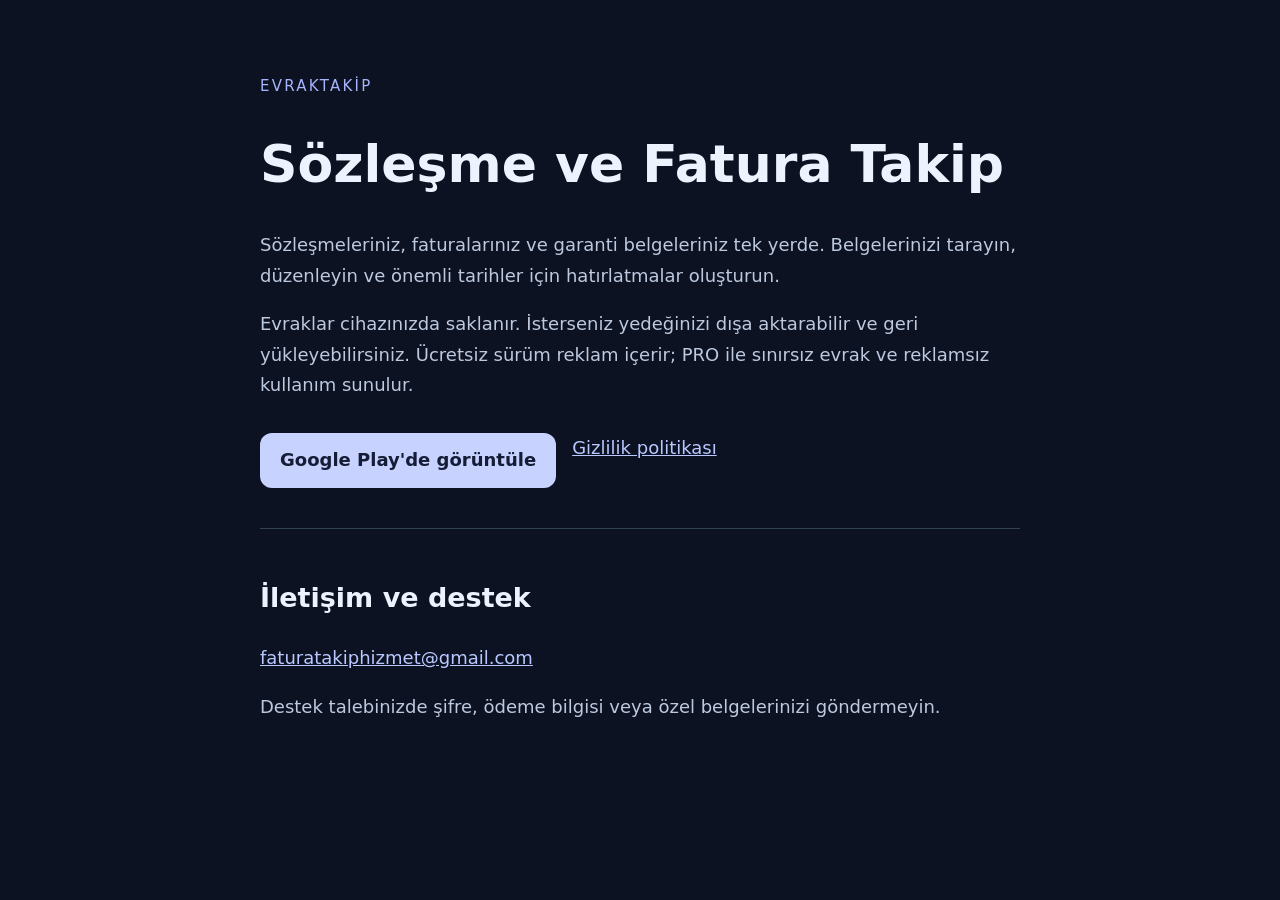
==== index.html @ 6ea0b594 "Create index.html" ====
<!doctype html>
<html lang="tr"><head><meta charset="utf-8"><meta name="viewport" content="width=device-width, initial-scale=1"><title>Sözleşme ve Fatura Takip</title><meta name="description" content="EvrakTakip ile sözleşme, fatura ve garanti belgelerinizi düzenleyin."><style>body{margin:0;background:#0c1222;color:#edf2ff;font:18px/1.7 system-ui,sans-serif}main{max-width:760px;margin:auto;padding:70px 24px}small{color:#a5b4fc;letter-spacing:.15em}h1{font-size:clamp(32px,7vw,52px);line-height:1.15}p{color:#bdc9df}.links{display:flex;flex-wrap:wrap;gap:16px;margin:32px 0}a{color:#b9c8ff}a.button{background:#c7d2fe;color:#151c35;padding:12px 20px;border-radius:12px;text-decoration:none;font-weight:700}section{border-top:1px solid #334155;margin-top:40px;padding-top:24px}a:focus-visible{outline:3px solid #facc15;outline-offset:5px}</style></head><body><main><small>EVRAKTAKİP</small><h1>Sözleşme ve Fatura Takip</h1><p>Sözleşmeleriniz, faturalarınız ve garanti belgeleriniz tek yerde. Belgelerinizi tarayın, düzenleyin ve önemli tarihler için hatırlatmalar oluşturun.</p><p>Evraklar cihazınızda saklanır. İsterseniz yedeğinizi dışa aktarabilir ve geri yükleyebilirsiniz. Ücretsiz sürüm reklam içerir; PRO ile sınırsız evrak ve reklamsız kullanım sunulur.</p><div class="links"><a class="button" href="https://play.google.com/store/apps/details?id=com.sozlesmetakip.app">Google Play'de görüntüle</a><a href="https://sites.google.com/view/fatura-takip/ana-sayfa">Gizlilik politikası</a></div><section><h2>İletişim ve destek</h2><a href="mailto:faturatakiphizmet@gmail.com">faturatakiphizmet@gmail.com</a><p>Destek talebinizde şifre, ödeme bilgisi veya özel belgelerinizi göndermeyin.</p></section></main></body></html>
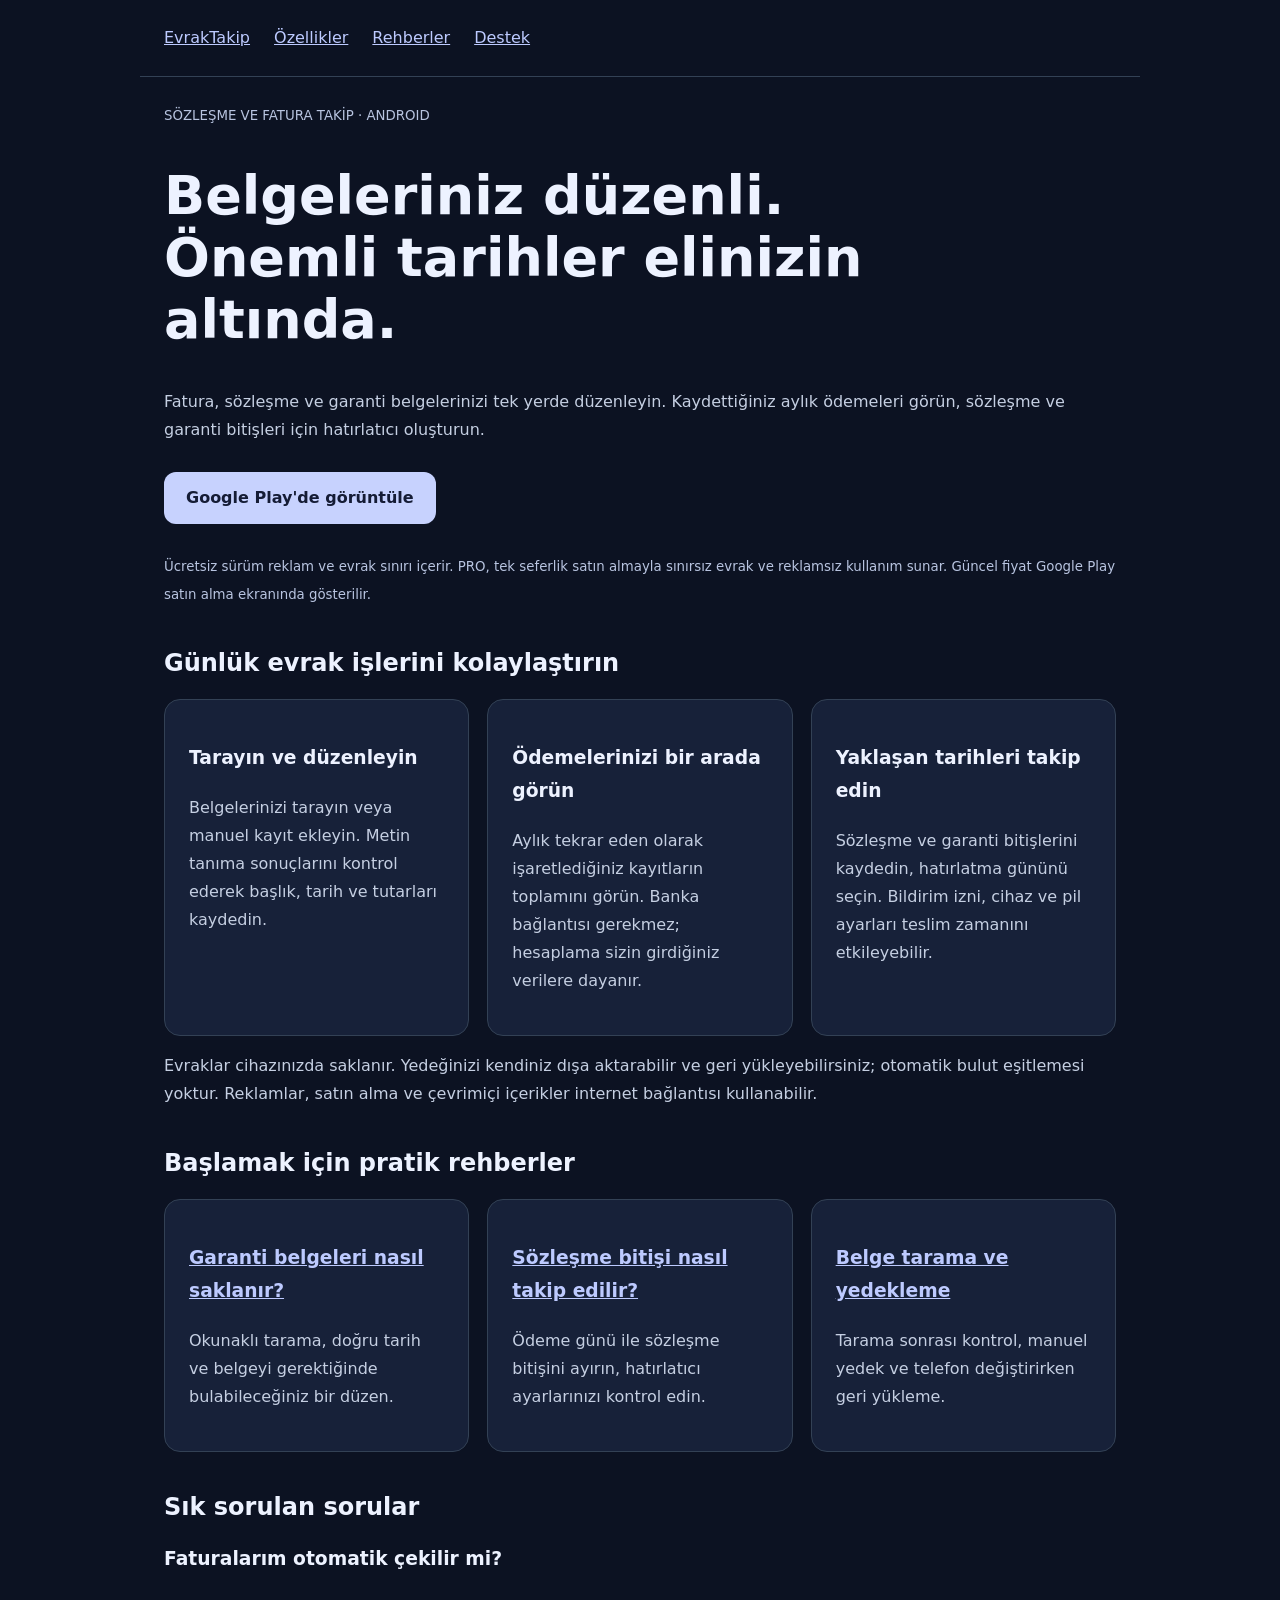
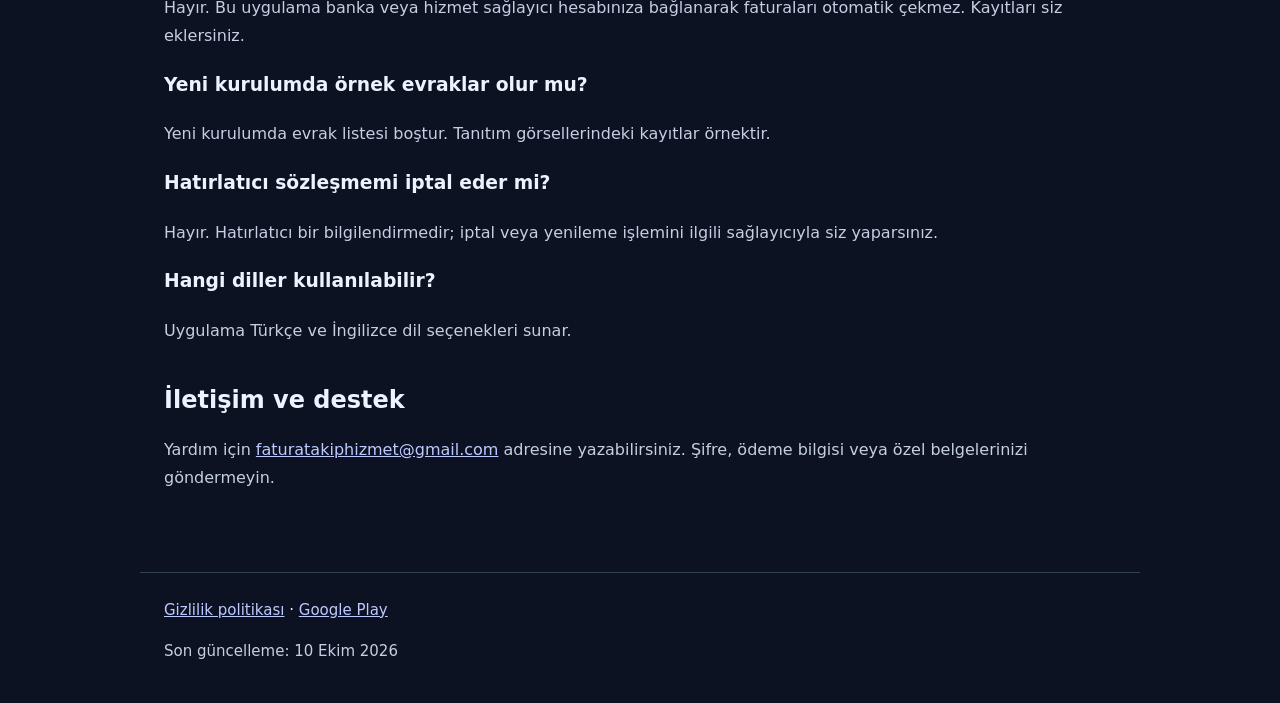
==== commit 73a88f42: "Publish app guides and improve search metadata" ====
--- a/index.html
+++ b/index.html
@@ -1,2 +1,20 @@
 <!doctype html>
-<html lang="tr"><head><meta charset="utf-8"><meta name="viewport" content="width=device-width, initial-scale=1"><title>Sözleşme ve Fatura Takip</title><meta name="description" content="EvrakTakip ile sözleşme, fatura ve garanti belgelerinizi düzenleyin."><style>body{margin:0;background:#0c1222;color:#edf2ff;font:18px/1.7 system-ui,sans-serif}main{max-width:760px;margin:auto;padding:70px 24px}small{color:#a5b4fc;letter-spacing:.15em}h1{font-size:clamp(32px,7vw,52px);line-height:1.15}p{color:#bdc9df}.links{display:flex;flex-wrap:wrap;gap:16px;margin:32px 0}a{color:#b9c8ff}a.button{background:#c7d2fe;color:#151c35;padding:12px 20px;border-radius:12px;text-decoration:none;font-weight:700}section{border-top:1px solid #334155;margin-top:40px;padding-top:24px}a:focus-visible{outline:3px solid #facc15;outline-offset:5px}</style></head><body><main><small>EVRAKTAKİP</small><h1>Sözleşme ve Fatura Takip</h1><p>Sözleşmeleriniz, faturalarınız ve garanti belgeleriniz tek yerde. Belgelerinizi tarayın, düzenleyin ve önemli tarihler için hatırlatmalar oluşturun.</p><p>Evraklar cihazınızda saklanır. İsterseniz yedeğinizi dışa aktarabilir ve geri yükleyebilirsiniz. Ücretsiz sürüm reklam içerir; PRO ile sınırsız evrak ve reklamsız kullanım sunulur.</p><div class="links"><a class="button" href="https://play.google.com/store/apps/details?id=com.sozlesmetakip.app">Google Play'de görüntüle</a><a href="https://sites.google.com/view/fatura-takip/ana-sayfa">Gizlilik politikası</a></div><section><h2>İletişim ve destek</h2><a href="mailto:faturatakiphizmet@gmail.com">faturatakiphizmet@gmail.com</a><p>Destek talebinizde şifre, ödeme bilgisi veya özel belgelerinizi göndermeyin.</p></section></main></body></html>
+<html lang="tr"><head>
+<meta charset="utf-8"><meta name="viewport" content="width=device-width,initial-scale=1">
+<title>Sözleşme ve Fatura Takip | Belge, Garanti ve Hatırlatıcı</title>
+<meta name="description" content="Fatura, sözleşme ve garanti belgelerinizi düzenleyin. Belgeleri tarayın, kaydettiğiniz aylık giderleri görün ve önemli tarihler için hatırlatıcı oluşturun.">
+<link rel="canonical" href="https://falcata-ai.github.io/"><link rel="stylesheet" href="site.css">
+<meta property="og:type" content="website"><meta property="og:locale" content="tr_TR">
+<meta property="og:title" content="Sözleşme ve Fatura Takip"><meta property="og:description" content="Belgelerinizi düzenleyin, kaydettiğiniz giderleri görün ve önemli tarihleri takip edin.">
+<meta property="og:url" content="https://falcata-ai.github.io/"><meta property="og:image" content="https://falcata-ai.github.io/tara.png"><meta name="twitter:card" content="summary_large_image">
+<script type="application/ld+json">{"@context":"https://schema.org","@type":"SoftwareApplication","name":"Sözleşme ve Fatura Takip","alternateName":"EvrakTakip","operatingSystem":"Android","applicationCategory":"UtilitiesApplication","url":"https://falcata-ai.github.io/","downloadUrl":"https://play.google.com/store/apps/details?id=com.sozlesmetakip.app","description":"Fatura, sözleşme ve garanti belgelerini düzenleme, belge tarama ve tarih hatırlatma uygulaması.","inLanguage":["tr","en"]}</script>
+</head><body>
+<a class="skip" href="#icerik">İçeriğe geç</a>
+<nav aria-label="Ana gezinme"><a href="./">EvrakTakip</a><a href="#ozellikler">Özellikler</a><a href="#rehberler">Rehberler</a><a href="#destek">Destek</a></nav>
+<main id="icerik"><header><small>SÖZLEŞME VE FATURA TAKİP · ANDROID</small><h1>Belgeleriniz düzenli.<br>Önemli tarihler elinizin altında.</h1><p>Fatura, sözleşme ve garanti belgelerinizi tek yerde düzenleyin. Kaydettiğiniz aylık ödemeleri görün, sözleşme ve garanti bitişleri için hatırlatıcı oluşturun.</p><a class="button" href="https://play.google.com/store/apps/details?id=com.sozlesmetakip.app">Google Play'de görüntüle</a><p><small>Ücretsiz sürüm reklam ve evrak sınırı içerir. PRO, tek seferlik satın almayla sınırsız evrak ve reklamsız kullanım sunar. Güncel fiyat Google Play satın alma ekranında gösterilir.</small></p></header>
+<section id="ozellikler"><h2>Günlük evrak işlerini kolaylaştırın</h2><div class="cards"><div class="card"><h3>Tarayın ve düzenleyin</h3><p>Belgelerinizi tarayın veya manuel kayıt ekleyin. Metin tanıma sonuçlarını kontrol ederek başlık, tarih ve tutarları kaydedin.</p></div><div class="card"><h3>Ödemelerinizi bir arada görün</h3><p>Aylık tekrar eden olarak işaretlediğiniz kayıtların toplamını görün. Banka bağlantısı gerekmez; hesaplama sizin girdiğiniz verilere dayanır.</p></div><div class="card"><h3>Yaklaşan tarihleri takip edin</h3><p>Sözleşme ve garanti bitişlerini kaydedin, hatırlatma gününü seçin. Bildirim izni, cihaz ve pil ayarları teslim zamanını etkileyebilir.</p></div></div><p>Evraklar cihazınızda saklanır. Yedeğinizi kendiniz dışa aktarabilir ve geri yükleyebilirsiniz; otomatik bulut eşitlemesi yoktur. Reklamlar, satın alma ve çevrimiçi içerikler internet bağlantısı kullanabilir.</p></section>
+<section id="rehberler"><h2>Başlamak için pratik rehberler</h2><div class="cards"><article class="card"><h3><a href="garanti-belgesi-saklama.html">Garanti belgeleri nasıl saklanır?</a></h3><p>Okunaklı tarama, doğru tarih ve belgeyi gerektiğinde bulabileceğiniz bir düzen.</p></article><article class="card"><h3><a href="sozlesme-tarihi-hatirlatma.html">Sözleşme bitişi nasıl takip edilir?</a></h3><p>Ödeme günü ile sözleşme bitişini ayırın, hatırlatıcı ayarlarınızı kontrol edin.</p></article><article class="card"><h3><a href="belge-tarama-yedekleme.html">Belge tarama ve yedekleme</a></h3><p>Tarama sonrası kontrol, manuel yedek ve telefon değiştirirken geri yükleme.</p></article></div></section>
+<section><h2>Sık sorulan sorular</h2><h3>Faturalarım otomatik çekilir mi?</h3><p>Hayır. Bu uygulama banka veya hizmet sağlayıcı hesabınıza bağlanarak faturaları otomatik çekmez. Kayıtları siz eklersiniz.</p><h3>Yeni kurulumda örnek evraklar olur mu?</h3><p>Yeni kurulumda evrak listesi boştur. Tanıtım görsellerindeki kayıtlar örnektir.</p><h3>Hatırlatıcı sözleşmemi iptal eder mi?</h3><p>Hayır. Hatırlatıcı bir bilgilendirmedir; iptal veya yenileme işlemini ilgili sağlayıcıyla siz yaparsınız.</p><h3>Hangi diller kullanılabilir?</h3><p>Uygulama Türkçe ve İngilizce dil seçenekleri sunar.</p></section>
+<section id="destek"><h2>İletişim ve destek</h2><p>Yardım için <a href="mailto:faturatakiphizmet@gmail.com">faturatakiphizmet@gmail.com</a> adresine yazabilirsiniz. Şifre, ödeme bilgisi veya özel belgelerinizi göndermeyin.</p></section></main>
+<footer><a href="https://sites.google.com/view/fatura-takip/ana-sayfa">Gizlilik politikası</a> · <a href="https://play.google.com/store/apps/details?id=com.sozlesmetakip.app">Google Play</a><p>Son güncelleme: 10 Ekim 2026</p></footer>
+</body></html>
--- a/site.css
+++ b/site.css
@@ -0,0 +1 @@
+:root{color-scheme:dark;font-family:system-ui,sans-serif;background:#0c1222;color:#edf2ff;line-height:1.75}*{box-sizing:border-box}body{margin:0}main,nav,footer{max-width:1000px;margin:auto;padding:24px}nav{display:flex;gap:24px;flex-wrap:wrap;border-bottom:1px solid #334155}a{color:#bdcaff}a:focus-visible{outline:3px solid #facc15;outline-offset:5px}h1{font-size:clamp(32px,6vw,54px);line-height:1.15;max-width:850px}h2{line-height:1.3;margin-top:40px}p,li{color:#c5cfe2}small{color:#b8c4e0}.button{display:inline-block;background:#c7d2fe;color:#151c35;padding:12px 22px;border-radius:12px;text-decoration:none;font-weight:700;margin:12px 0}.cards{display:grid;grid-template-columns:repeat(auto-fit,minmax(230px,1fr));gap:18px}.card,aside{padding:24px;background:#172139;border:1px solid #334155;border-radius:16px}.card h2{margin-top:0;font-size:23px}article{max-width:760px}figure{margin:24px 0}img{display:block;width:100%;max-width:360px;height:auto;border-radius:16px}figcaption{font-size:14px;color:#b8c4e0}footer{border-top:1px solid #334155;margin-top:40px;font-size:15px}.skip{position:absolute;top:-100px}.skip:focus{top:0;background:#172139;padding:10px}
